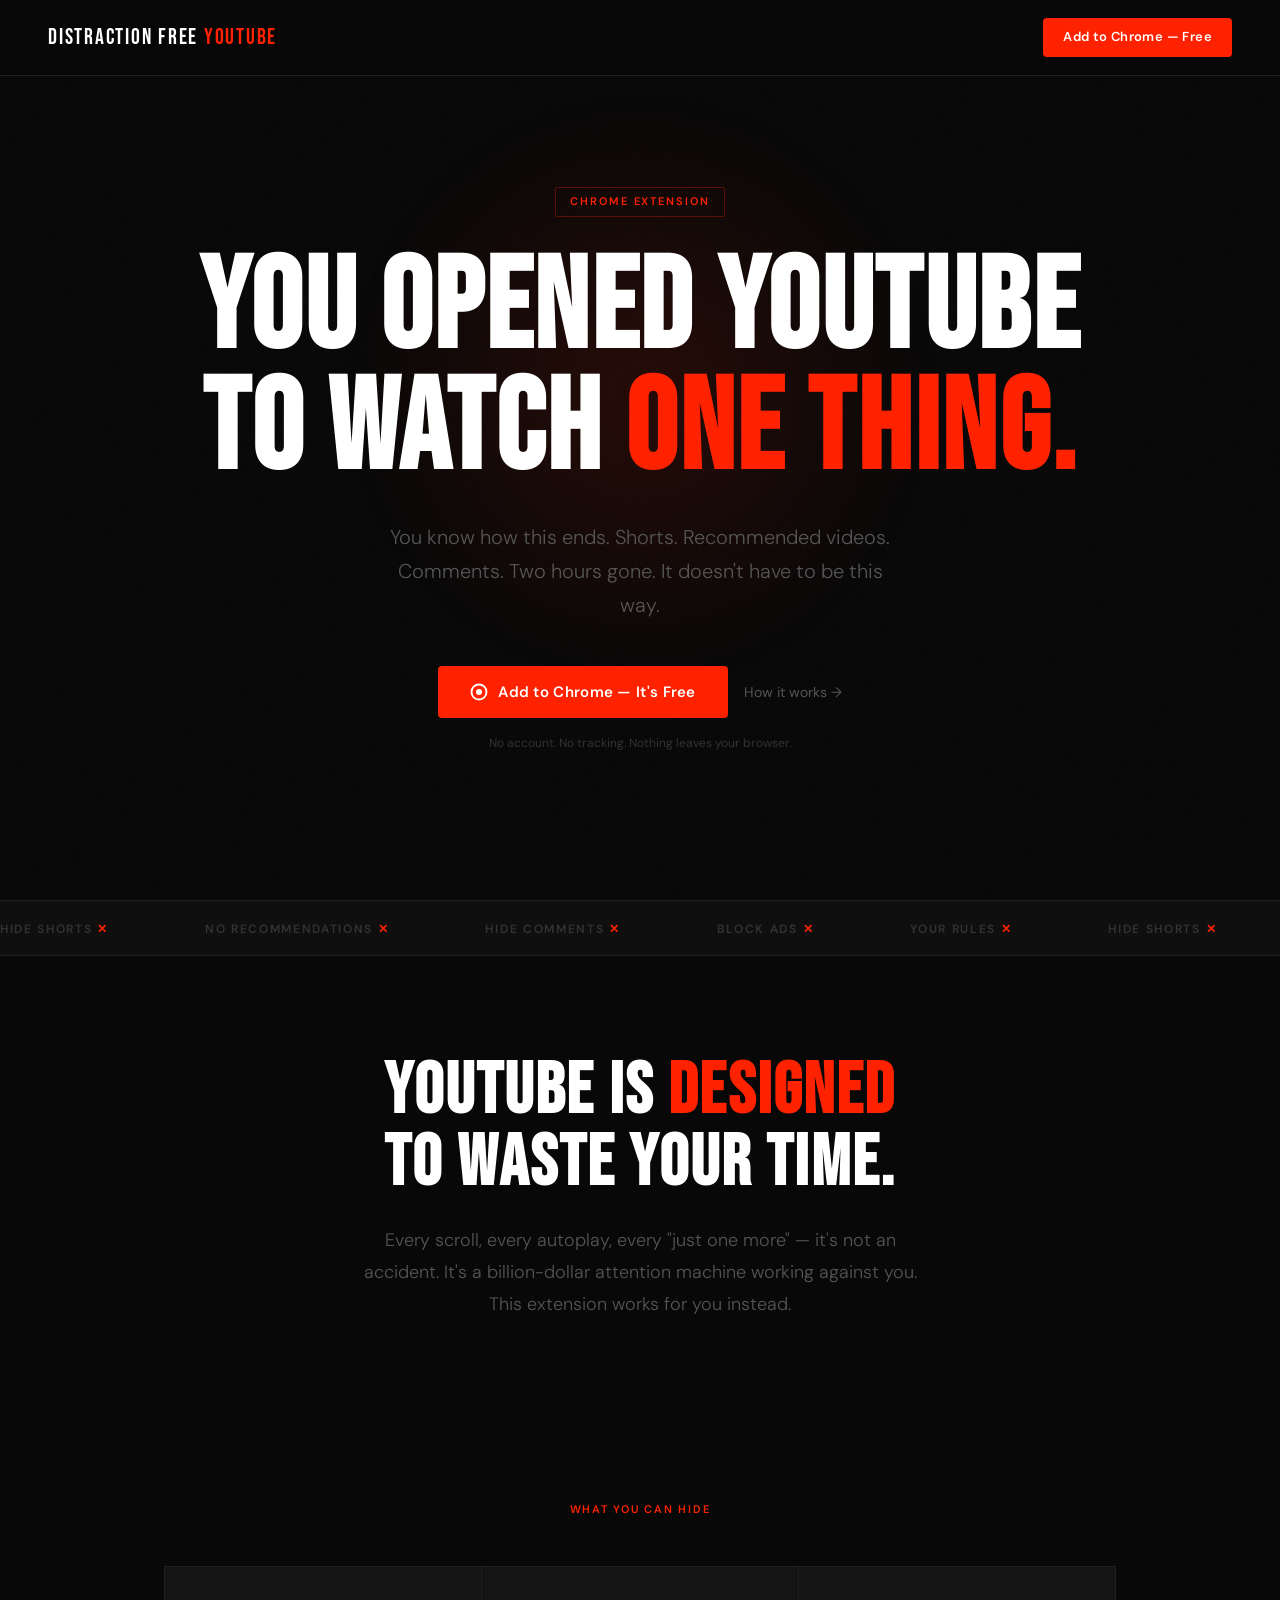
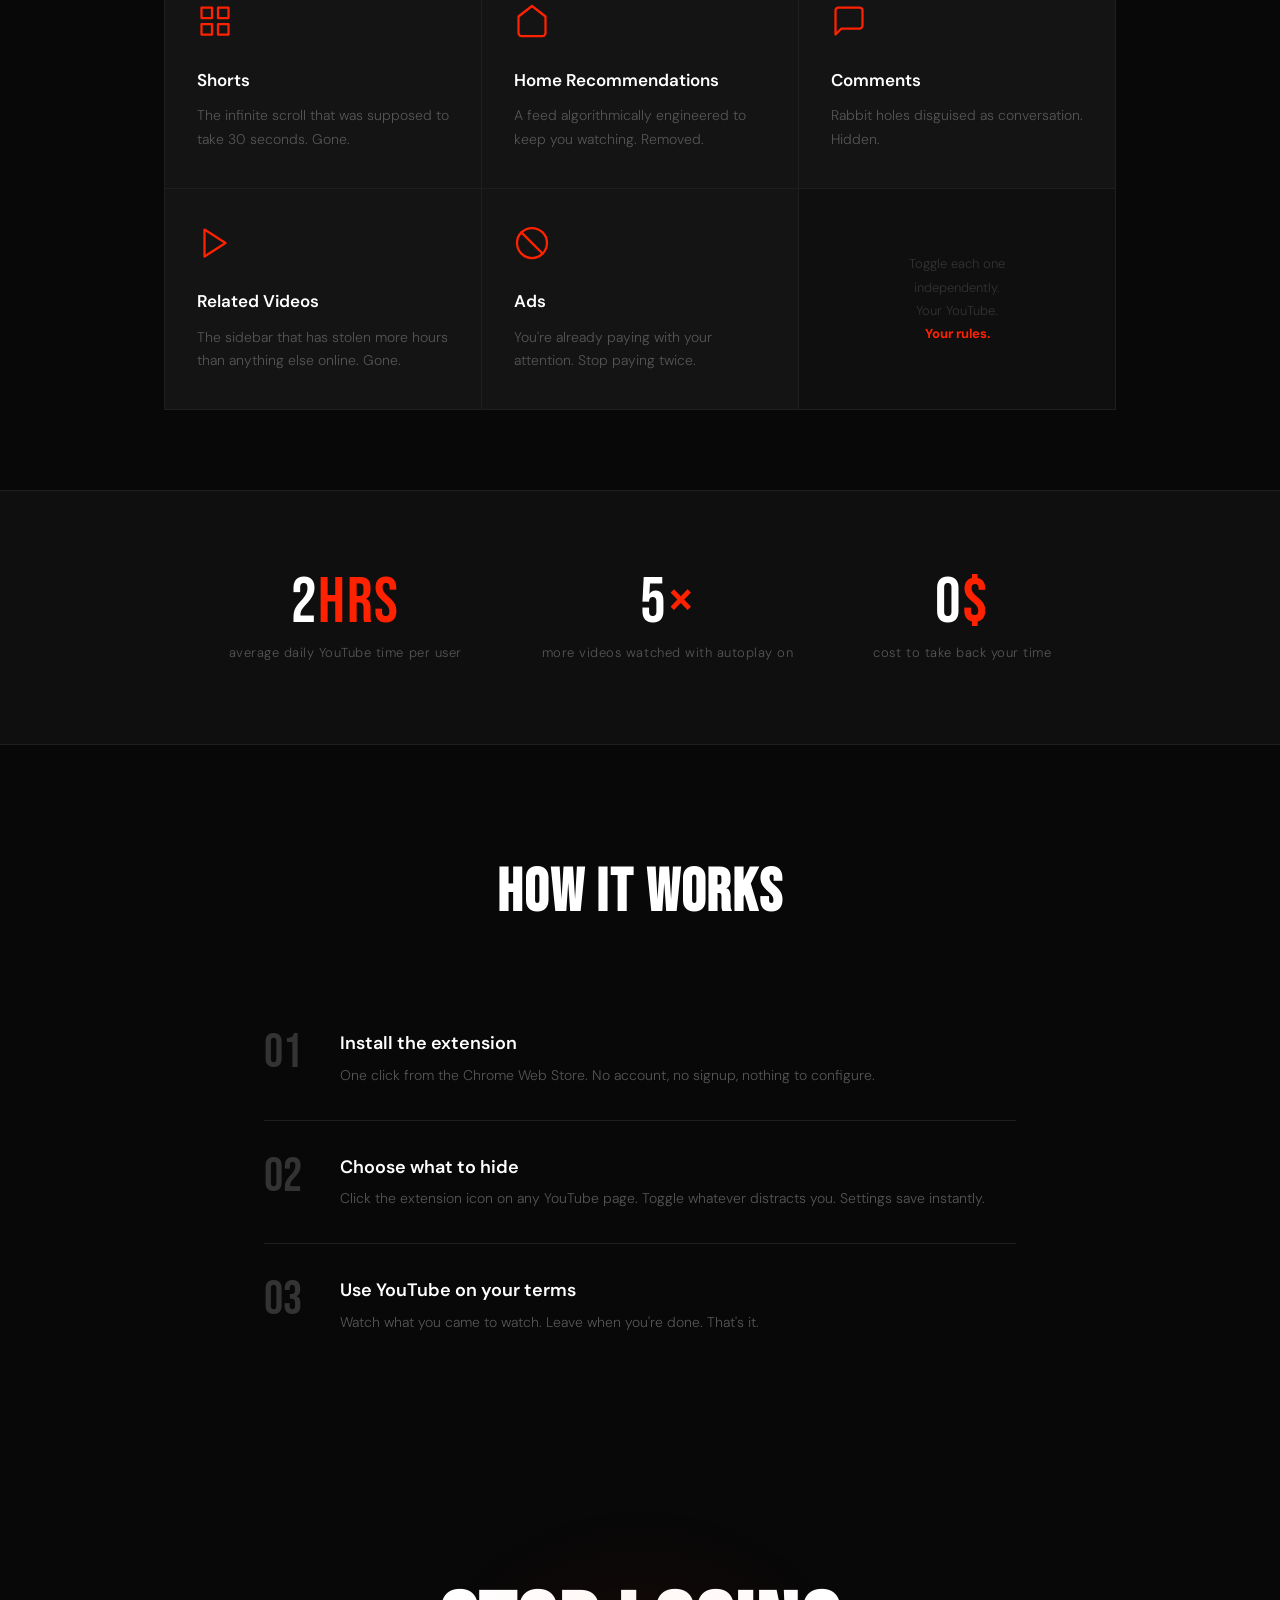
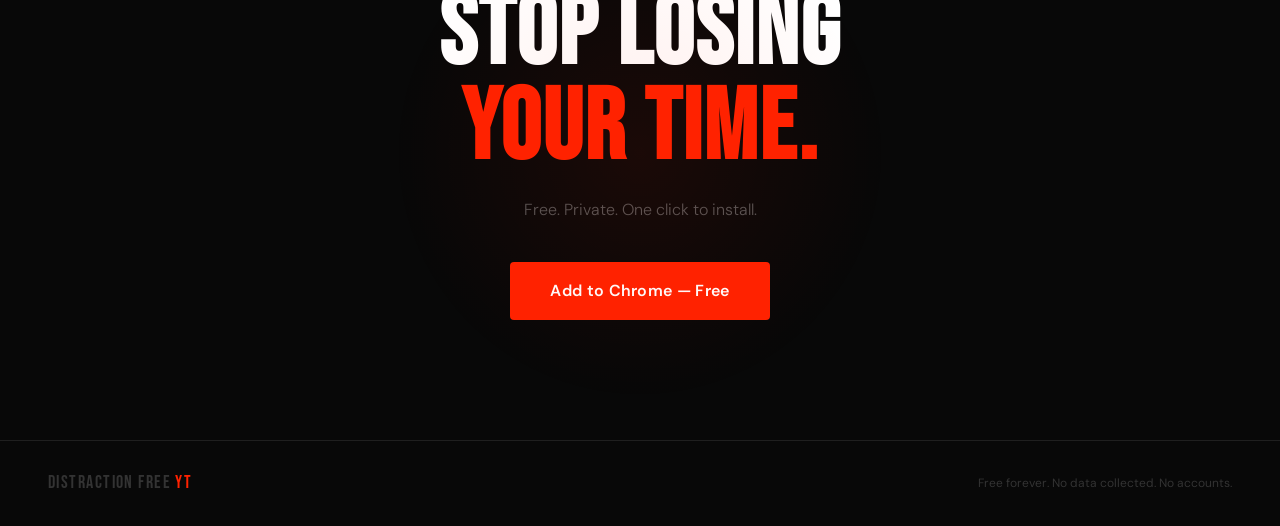
==== docs/index.html @ c0999d28 "Create index.html" ====
<!DOCTYPE html>
<html lang="en">
<head>
  <meta charset="UTF-8" />
  <meta name="viewport" content="width=device-width, initial-scale=1.0" />
  <title>Distraction Free YouTube — Hide Shorts, Ads & Recommendations</title>
  <meta name="description" content="Stop wasting hours on YouTube. Hide Shorts, recommendations, comments and ads with one click. Free Chrome extension. Take back your time." />
  <meta name="keywords" content="hide youtube shorts, remove youtube recommendations, youtube focus mode, distraction free youtube, chrome extension, hide youtube ads, clean youtube, youtube blocker" />
  <meta property="og:title" content="Distraction Free YouTube" />
  <meta property="og:description" content="You opened YouTube to watch one thing. You know how this ends. Take back control." />
  <meta property="og:type" content="website" />
  <link rel="preconnect" href="https://fonts.googleapis.com" />
  <link rel="preconnect" href="https://fonts.gstatic.com" crossorigin />
  <link href="https://fonts.googleapis.com/css2?family=Bebas+Neue&family=DM+Sans:wght@300;400;500;600&display=swap" rel="stylesheet" />
  <style>
    *, *::before, *::after { box-sizing: border-box; margin: 0; padding: 0; }

    :root {
      --red: #ff2200;
      --red-dim: #cc1a00;
      --black: #080808;
      --dark: #0f0f0f;
      --card: #141414;
      --border: #1f1f1f;
      --text: #e8e8e8;
      --muted: #555;
      --muted2: #333;
    }

    html { scroll-behavior: smooth; }

    body {
      background: var(--black);
      color: var(--text);
      font-family: 'DM Sans', sans-serif;
      font-size: 16px;
      line-height: 1.6;
      overflow-x: hidden;
    }

    /* noise overlay */
    body::before {
      content: '';
      position: fixed;
      inset: 0;
      background-image: url("data:image/svg+xml,%3Csvg viewBox='0 0 256 256' xmlns='http://www.w3.org/2000/svg'%3E%3Cfilter id='noise'%3E%3CfeTurbulence type='fractalNoise' baseFrequency='0.9' numOctaves='4' stitchTiles='stitch'/%3E%3C/filter%3E%3Crect width='100%25' height='100%25' filter='url(%23noise)' opacity='0.04'/%3E%3C/svg%3E");
      pointer-events: none;
      z-index: 0;
      opacity: 0.4;
    }

    a { color: inherit; text-decoration: none; }

    /* NAV */
    nav {
      position: fixed;
      top: 0; left: 0; right: 0;
      z-index: 100;
      display: flex;
      align-items: center;
      justify-content: space-between;
      padding: 18px 48px;
      border-bottom: 1px solid var(--border);
      background: rgba(8,8,8,0.85);
      backdrop-filter: blur(12px);
    }
    .nav-logo {
      font-family: 'Bebas Neue', sans-serif;
      font-size: 22px;
      letter-spacing: 0.08em;
      color: #fff;
    }
    .nav-logo span { color: var(--red); }
    .nav-cta {
      background: var(--red);
      color: #fff;
      font-size: 13px;
      font-weight: 600;
      padding: 9px 20px;
      border-radius: 4px;
      letter-spacing: 0.03em;
      transition: background 0.2s;
    }
    .nav-cta:hover { background: var(--red-dim); }

    /* HERO */
    .hero {
      min-height: 100vh;
      display: flex;
      flex-direction: column;
      align-items: center;
      justify-content: center;
      text-align: center;
      padding: 120px 24px 80px;
      position: relative;
      overflow: hidden;
    }

    .hero-glow {
      position: absolute;
      width: 600px; height: 600px;
      border-radius: 50%;
      background: radial-gradient(circle, rgba(255,34,0,0.12) 0%, transparent 70%);
      top: 50%; left: 50%;
      transform: translate(-50%, -60%);
      pointer-events: none;
    }

    .hero-eyebrow {
      display: inline-block;
      font-size: 11px;
      font-weight: 600;
      letter-spacing: 0.18em;
      text-transform: uppercase;
      color: var(--red);
      border: 1px solid rgba(255,34,0,0.3);
      padding: 5px 14px;
      border-radius: 2px;
      margin-bottom: 32px;
      animation: fadeUp 0.6s ease both;
    }

    .hero h1 {
      font-family: 'Bebas Neue', sans-serif;
      font-size: clamp(64px, 10vw, 130px);
      line-height: 0.95;
      letter-spacing: 0.02em;
      color: #fff;
      max-width: 900px;
      animation: fadeUp 0.6s 0.1s ease both;
    }

    .hero h1 em {
      font-style: normal;
      color: var(--red);
    }

    .hero-sub {
      margin-top: 28px;
      font-size: clamp(16px, 2vw, 20px);
      color: var(--muted);
      max-width: 520px;
      font-weight: 300;
      line-height: 1.7;
      animation: fadeUp 0.6s 0.2s ease both;
    }

    .hero-actions {
      margin-top: 44px;
      display: flex;
      align-items: center;
      gap: 16px;
      flex-wrap: wrap;
      justify-content: center;
      animation: fadeUp 0.6s 0.3s ease both;
    }

    .btn-primary {
      background: var(--red);
      color: #fff;
      font-size: 15px;
      font-weight: 600;
      padding: 14px 32px;
      border-radius: 4px;
      letter-spacing: 0.02em;
      transition: background 0.2s, transform 0.15s;
      display: inline-flex;
      align-items: center;
      gap: 10px;
    }
    .btn-primary:hover { background: var(--red-dim); transform: translateY(-1px); }

    .btn-secondary {
      font-size: 14px;
      color: var(--muted);
      font-weight: 400;
    }
    .btn-secondary:hover { color: var(--text); }

    .hero-note {
      margin-top: 16px;
      font-size: 12px;
      color: var(--muted2);
      animation: fadeUp 0.6s 0.4s ease both;
    }

    /* TICKER */
    .ticker {
      border-top: 1px solid var(--border);
      border-bottom: 1px solid var(--border);
      padding: 14px 0;
      overflow: hidden;
      white-space: nowrap;
      background: var(--dark);
    }
    .ticker-inner {
      display: inline-flex;
      gap: 48px;
      animation: ticker 18s linear infinite;
    }
    .ticker-item {
      font-size: 12px;
      font-weight: 600;
      letter-spacing: 0.14em;
      text-transform: uppercase;
      color: var(--muted2);
    }
    .ticker-item span { color: var(--red); margin-right: 48px; }

    /* TRUTH SECTION */
    .truth {
      padding: 100px 24px;
      max-width: 800px;
      margin: 0 auto;
      text-align: center;
    }
    .truth h2 {
      font-family: 'Bebas Neue', sans-serif;
      font-size: clamp(40px, 6vw, 72px);
      line-height: 1;
      letter-spacing: 0.03em;
      color: #fff;
      margin-bottom: 24px;
    }
    .truth h2 em { font-style: normal; color: var(--red); }
    .truth p {
      font-size: 18px;
      color: var(--muted);
      font-weight: 300;
      line-height: 1.8;
      max-width: 580px;
      margin: 0 auto;
    }

    /* FEATURES */
    .features {
      padding: 80px 24px;
      max-width: 1000px;
      margin: 0 auto;
    }
    .features-label {
      font-size: 11px;
      font-weight: 600;
      letter-spacing: 0.16em;
      text-transform: uppercase;
      color: var(--red);
      margin-bottom: 48px;
      text-align: center;
    }
    .features-grid {
      display: grid;
      grid-template-columns: repeat(auto-fit, minmax(280px, 1fr));
      gap: 1px;
      background: var(--border);
      border: 1px solid var(--border);
    }
    .feature-card {
      background: var(--card);
      padding: 36px 32px;
      transition: background 0.2s;
    }
    .feature-card:hover { background: #1a1a1a; }
    .feature-icon {
      width: 36px; height: 36px;
      margin-bottom: 20px;
      color: var(--red);
    }
    .feature-card h3 {
      font-size: 17px;
      font-weight: 600;
      color: #fff;
      margin-bottom: 10px;
    }
    .feature-card p {
      font-size: 14px;
      color: var(--muted);
      line-height: 1.7;
      font-weight: 300;
    }

    /* STATS */
    .stats {
      padding: 80px 24px;
      border-top: 1px solid var(--border);
      border-bottom: 1px solid var(--border);
      display: flex;
      justify-content: center;
      gap: 80px;
      flex-wrap: wrap;
      background: var(--dark);
    }
    .stat { text-align: center; }
    .stat-number {
      font-family: 'Bebas Neue', sans-serif;
      font-size: 64px;
      line-height: 1;
      color: #fff;
      letter-spacing: 0.02em;
    }
    .stat-number span { color: var(--red); }
    .stat-label {
      font-size: 13px;
      color: var(--muted);
      margin-top: 8px;
      font-weight: 300;
      letter-spacing: 0.04em;
    }

    /* HOW IT WORKS */
    .how {
      padding: 100px 24px;
      max-width: 800px;
      margin: 0 auto;
    }
    .how h2 {
      font-family: 'Bebas Neue', sans-serif;
      font-size: clamp(36px, 5vw, 60px);
      letter-spacing: 0.03em;
      color: #fff;
      margin-bottom: 56px;
      text-align: center;
    }
    .steps { display: flex; flex-direction: column; gap: 0; }
    .step {
      display: flex;
      gap: 28px;
      align-items: flex-start;
      padding: 32px 0;
      border-bottom: 1px solid var(--border);
    }
    .step:last-child { border-bottom: none; }
    .step-num {
      font-family: 'Bebas Neue', sans-serif;
      font-size: 48px;
      color: var(--muted2);
      line-height: 1;
      flex-shrink: 0;
      width: 48px;
    }
    .step-content h3 {
      font-size: 18px;
      font-weight: 600;
      color: #fff;
      margin-bottom: 6px;
    }
    .step-content p {
      font-size: 14px;
      color: var(--muted);
      font-weight: 300;
      line-height: 1.7;
    }

    /* CTA BOTTOM */
    .cta-section {
      padding: 120px 24px;
      text-align: center;
      position: relative;
      overflow: hidden;
    }
    .cta-section::before {
      content: '';
      position: absolute;
      width: 500px; height: 500px;
      border-radius: 50%;
      background: radial-gradient(circle, rgba(255,34,0,0.08) 0%, transparent 70%);
      top: 50%; left: 50%;
      transform: translate(-50%, -50%);
      pointer-events: none;
    }
    .cta-section h2 {
      font-family: 'Bebas Neue', sans-serif;
      font-size: clamp(48px, 8vw, 100px);
      line-height: 0.95;
      letter-spacing: 0.02em;
      color: #fff;
      margin-bottom: 20px;
    }
    .cta-section h2 em { font-style: normal; color: var(--red); }
    .cta-section p {
      font-size: 16px;
      color: var(--muted);
      margin-bottom: 40px;
      font-weight: 300;
    }

    /* FOOTER */
    footer {
      border-top: 1px solid var(--border);
      padding: 28px 48px;
      display: flex;
      align-items: center;
      justify-content: space-between;
      flex-wrap: wrap;
      gap: 16px;
    }
    .footer-logo {
      font-family: 'Bebas Neue', sans-serif;
      font-size: 18px;
      letter-spacing: 0.08em;
      color: var(--muted2);
    }
    .footer-logo span { color: var(--red); }
    footer p {
      font-size: 12px;
      color: var(--muted2);
    }

    /* ANIMATIONS */
    @keyframes fadeUp {
      from { opacity: 0; transform: translateY(20px); }
      to   { opacity: 1; transform: translateY(0); }
    }
    @keyframes ticker {
      from { transform: translateX(0); }
      to   { transform: translateX(-50%); }
    }

    /* SCROLL REVEAL */
    .reveal {
      opacity: 0;
      transform: translateY(24px);
      transition: opacity 0.7s ease, transform 0.7s ease;
    }
    .reveal.visible {
      opacity: 1;
      transform: none;
    }

    @media (max-width: 600px) {
      nav { padding: 16px 20px; }
      .stats { gap: 40px; }
      footer { padding: 24px 20px; }
    }
  </style>
</head>
<body>

  <nav>
    <div class="nav-logo">Distraction Free <span>YouTube</span></div>
    <a href="https://chromewebstore.google.com/detail/distraction-free-youtube/ckkcdcieljicflmkokdekbfpkclmmibp" class="nav-cta" target="_blank">Add to Chrome — Free</a>
  </nav>

  <section class="hero">
    <div class="hero-glow"></div>
    <div class="hero-eyebrow">Chrome Extension</div>
    <h1>You opened YouTube<br>to watch <em>one thing.</em></h1>
    <p class="hero-sub">You know how this ends. Shorts. Recommended videos. Comments. Two hours gone. It doesn't have to be this way.</p>
    <div class="hero-actions">
      <a href="https://chromewebstore.google.com/detail/distraction-free-youtube/ckkcdcieljicflmkokdekbfpkclmmibp" class="btn-primary" target="_blank">
        <svg width="18" height="18" viewBox="0 0 24 24" fill="none" stroke="currentColor" stroke-width="2.5" stroke-linecap="round" stroke-linejoin="round"><path d="M12 2C6.48 2 2 6.48 2 12s4.48 10 10 10 10-4.48 10-10S17.52 2 12 2z"/><circle cx="12" cy="12" r="4" fill="currentColor" stroke="none"/></svg>
        Add to Chrome — It's Free
      </a>
      <a href="#how" class="btn-secondary">How it works →</a>
    </div>
    <p class="hero-note">No account. No tracking. Nothing leaves your browser.</p>
  </section>

  <div class="ticker">
    <div class="ticker-inner">
      <span class="ticker-item">Hide Shorts <span>✕</span></span>
      <span class="ticker-item">No Recommendations <span>✕</span></span>
      <span class="ticker-item">Hide Comments <span>✕</span></span>
      <span class="ticker-item">Block Ads <span>✕</span></span>
      <span class="ticker-item">Your Rules <span>✕</span></span>
      <span class="ticker-item">Hide Shorts <span>✕</span></span>
      <span class="ticker-item">No Recommendations <span>✕</span></span>
      <span class="ticker-item">Hide Comments <span>✕</span></span>
      <span class="ticker-item">Block Ads <span>✕</span></span>
      <span class="ticker-item">Your Rules <span>✕</span></span>
    </div>
  </div>

  <section class="truth reveal">
    <h2>YouTube is <em>designed</em><br>to waste your time.</h2>
    <p>Every scroll, every autoplay, every "just one more" — it's not an accident. It's a billion-dollar attention machine working against you. This extension works for you instead.</p>
  </section>

  <section class="features">
    <p class="features-label reveal">What you can hide</p>
    <div class="features-grid">
      <div class="feature-card reveal">
        <svg class="feature-icon" viewBox="0 0 24 24" fill="none" stroke="currentColor" stroke-width="1.5" stroke-linecap="round" stroke-linejoin="round"><rect x="3" y="3" width="7" height="7"/><rect x="14" y="3" width="7" height="7"/><rect x="3" y="14" width="7" height="7"/><rect x="14" y="14" width="7" height="7"/></svg>
        <h3>Shorts</h3>
        <p>The infinite scroll that was supposed to take 30 seconds. Gone.</p>
      </div>
      <div class="feature-card reveal">
        <svg class="feature-icon" viewBox="0 0 24 24" fill="none" stroke="currentColor" stroke-width="1.5" stroke-linecap="round" stroke-linejoin="round"><path d="M3 9l9-7 9 7v11a2 2 0 0 1-2 2H5a2 2 0 0 1-2-2z"/></svg>
        <h3>Home Recommendations</h3>
        <p>A feed algorithmically engineered to keep you watching. Removed.</p>
      </div>
      <div class="feature-card reveal">
        <svg class="feature-icon" viewBox="0 0 24 24" fill="none" stroke="currentColor" stroke-width="1.5" stroke-linecap="round" stroke-linejoin="round"><path d="M21 15a2 2 0 0 1-2 2H7l-4 4V5a2 2 0 0 1 2-2h14a2 2 0 0 1 2 2z"/></svg>
        <h3>Comments</h3>
        <p>Rabbit holes disguised as conversation. Hidden.</p>
      </div>
      <div class="feature-card reveal">
        <svg class="feature-icon" viewBox="0 0 24 24" fill="none" stroke="currentColor" stroke-width="1.5" stroke-linecap="round" stroke-linejoin="round"><polygon points="5 3 19 12 5 21 5 3"/></svg>
        <h3>Related Videos</h3>
        <p>The sidebar that has stolen more hours than anything else online. Gone.</p>
      </div>
      <div class="feature-card reveal">
        <svg class="feature-icon" viewBox="0 0 24 24" fill="none" stroke="currentColor" stroke-width="1.5" stroke-linecap="round" stroke-linejoin="round"><circle cx="12" cy="12" r="10"/><line x1="4.93" y1="4.93" x2="19.07" y2="19.07"/></svg>
        <h3>Ads</h3>
        <p>You're already paying with your attention. Stop paying twice.</p>
      </div>
      <div class="feature-card reveal" style="background: #0f0f0f; display:flex; align-items:center; justify-content:center;">
        <p style="font-size:13px; color: var(--muted2); text-align:center; line-height:1.8;">Toggle each one<br>independently.<br>Your YouTube.<br><strong style="color:var(--red)">Your rules.</strong></p>
      </div>
    </div>
  </section>

  <div class="stats reveal">
    <div class="stat">
      <div class="stat-number">2<span>hrs</span></div>
      <div class="stat-label">average daily YouTube time per user</div>
    </div>
    <div class="stat">
      <div class="stat-number">5<span>×</span></div>
      <div class="stat-label">more videos watched with autoplay on</div>
    </div>
    <div class="stat">
      <div class="stat-number">0<span>$</span></div>
      <div class="stat-label">cost to take back your time</div>
    </div>
  </div>

  <section class="how" id="how">
    <h2 class="reveal">How it works</h2>
    <div class="steps">
      <div class="step reveal">
        <div class="step-num">01</div>
        <div class="step-content">
          <h3>Install the extension</h3>
          <p>One click from the Chrome Web Store. No account, no signup, nothing to configure.</p>
        </div>
      </div>
      <div class="step reveal">
        <div class="step-num">02</div>
        <div class="step-content">
          <h3>Choose what to hide</h3>
          <p>Click the extension icon on any YouTube page. Toggle whatever distracts you. Settings save instantly.</p>
        </div>
      </div>
      <div class="step reveal">
        <div class="step-num">03</div>
        <div class="step-content">
          <h3>Use YouTube on your terms</h3>
          <p>Watch what you came to watch. Leave when you're done. That's it.</p>
        </div>
      </div>
    </div>
  </section>

  <section class="cta-section reveal">
    <h2>Stop losing<br><em>your time.</em></h2>
    <p>Free. Private. One click to install.</p>
    <a href="https://chromewebstore.google.com/detail/distraction-free-youtube/ckkcdcieljicflmkokdekbfpkclmmibp" class="btn-primary" target="_blank" style="display:inline-flex; font-size:16px; padding:16px 40px;">
      Add to Chrome — Free
    </a>
  </section>

  <footer>
    <div class="footer-logo">Distraction Free <span>YT</span></div>
    <p>Free forever. No data collected. No accounts.</p>
  </footer>

  <script>
    const observer = new IntersectionObserver((entries) => {
      entries.forEach(e => { if (e.isIntersecting) { e.target.classList.add('visible'); } });
    }, { threshold: 0.1 });
    document.querySelectorAll('.reveal').forEach(el => observer.observe(el));
  </script>

</body>
</html>
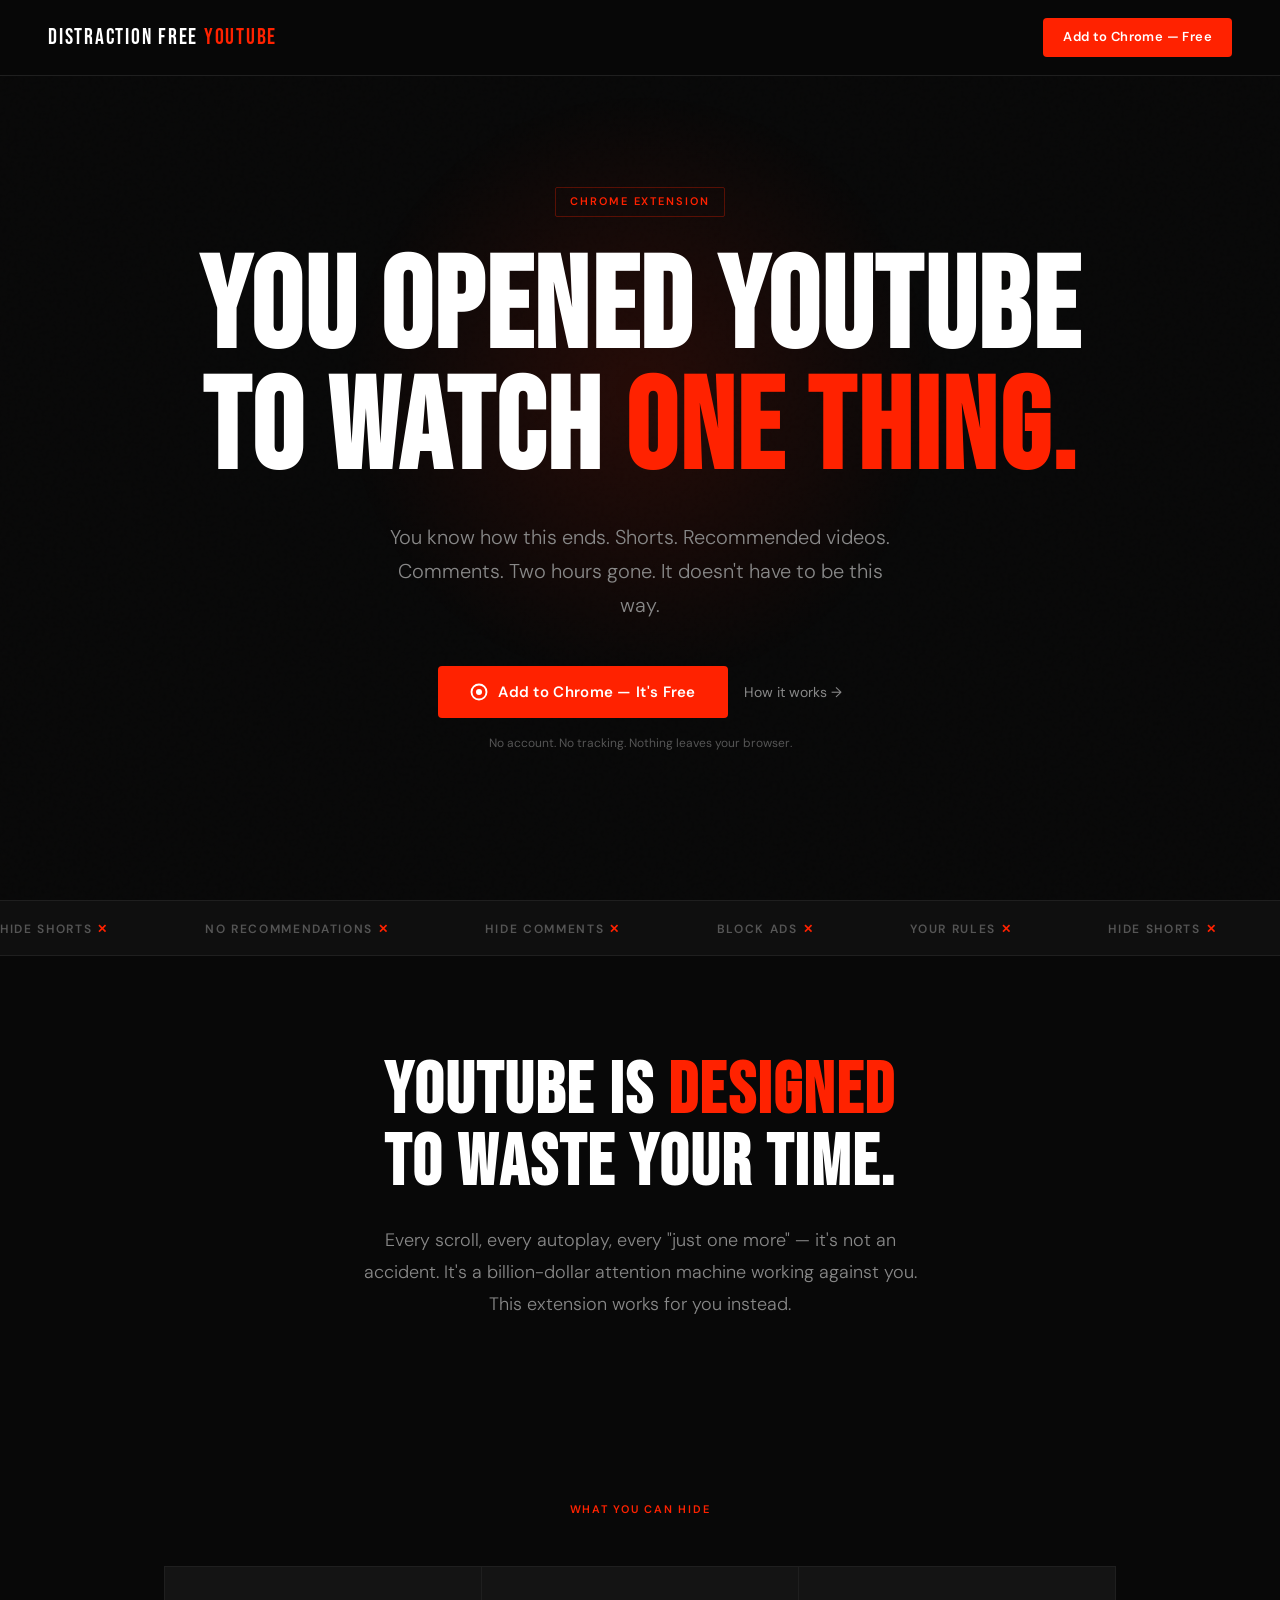
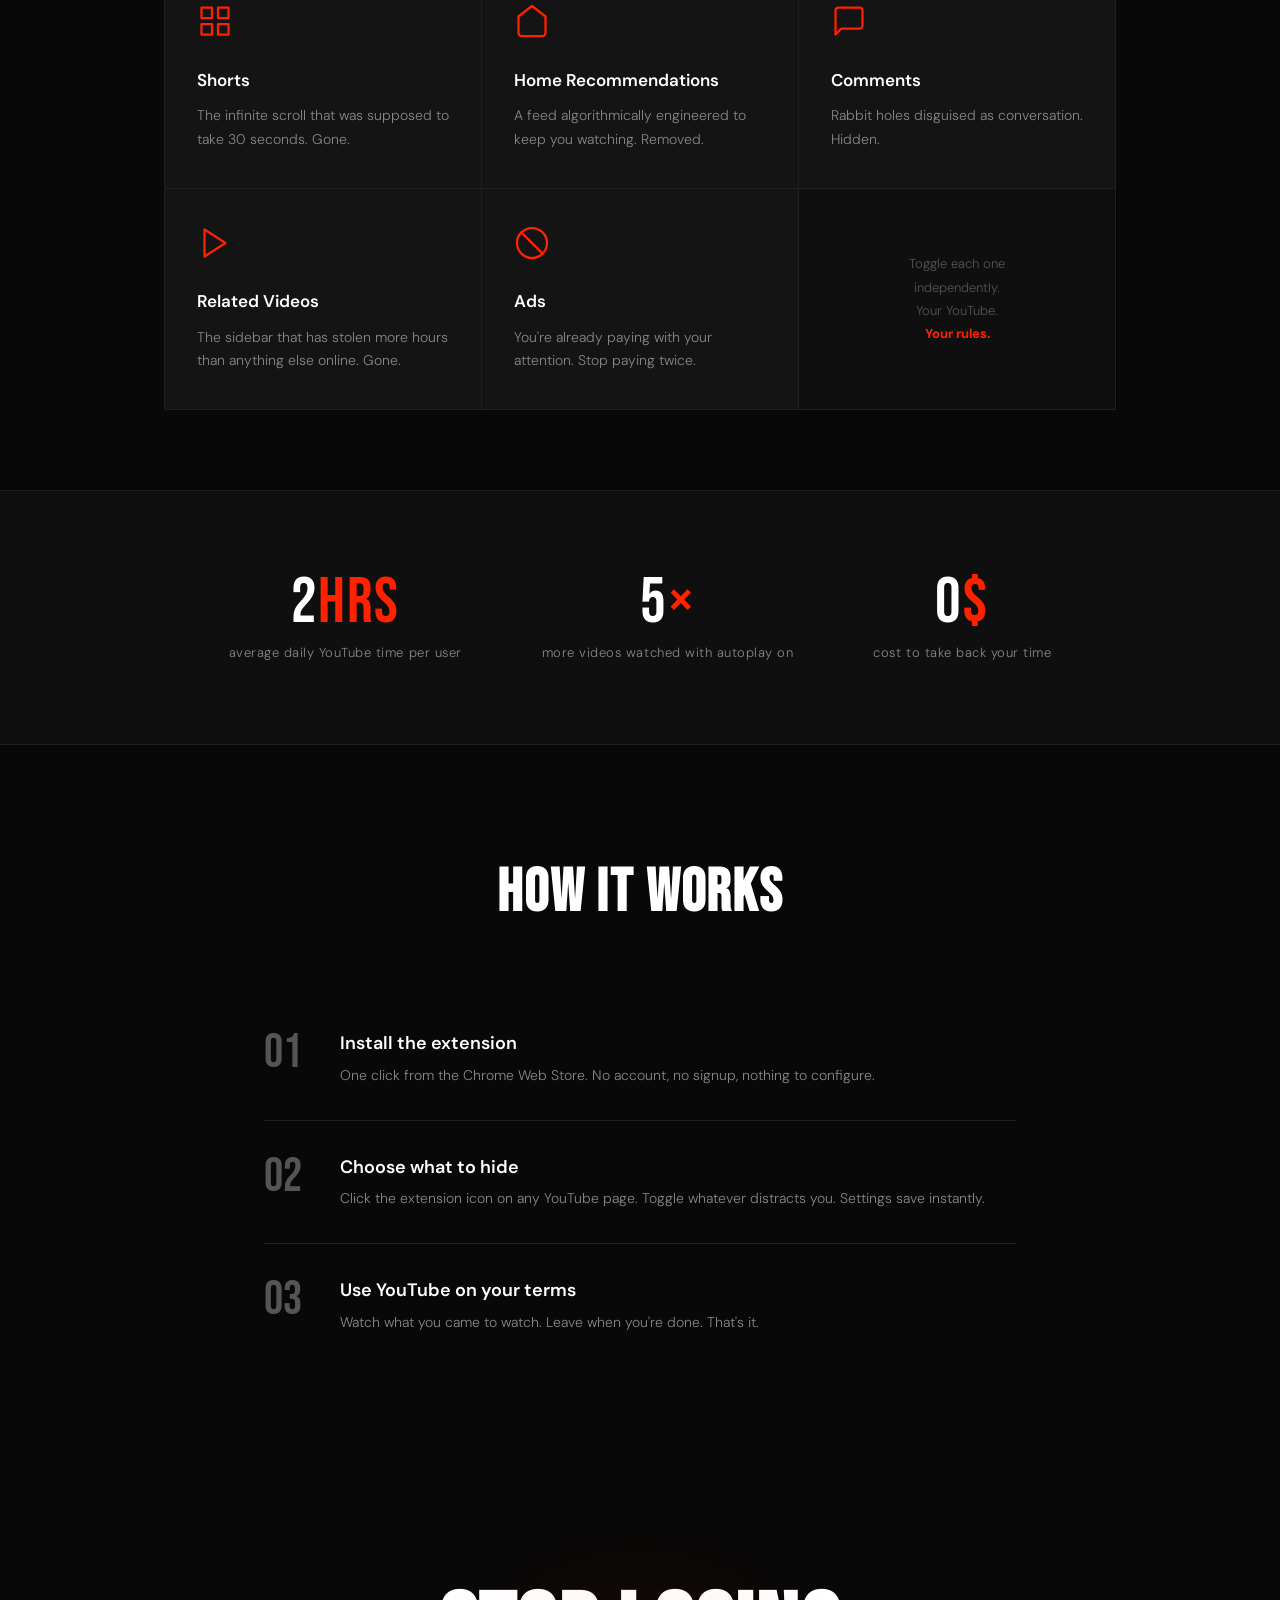
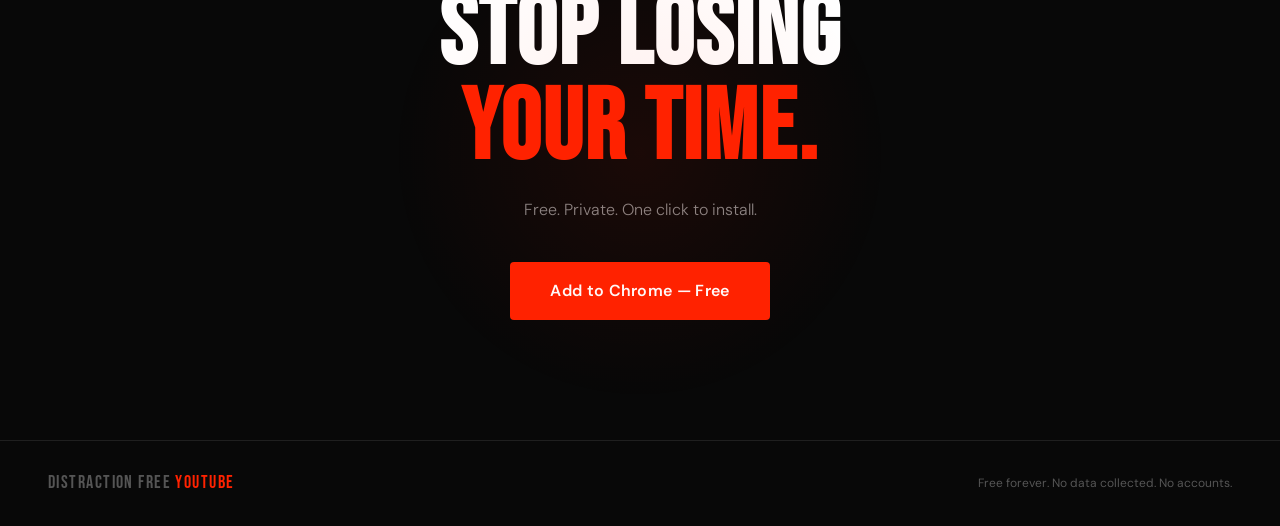
==== commit da7fc534: "update css" ====
--- a/docs/index.html
+++ b/docs/index.html
@@ -23,8 +23,8 @@
       --card: #141414;
       --border: #1f1f1f;
       --text: #e8e8e8;
-      --muted: #555;
-      --muted2: #333;
+      --muted: #888;
+      --muted2: #555;
     }
 
     html { scroll-behavior: smooth; }
@@ -560,7 +560,7 @@
   </section>
 
   <footer>
-    <div class="footer-logo">Distraction Free <span>YT</span></div>
+    <div class="footer-logo">Distraction Free <span>YouTube</span></div>
     <p>Free forever. No data collected. No accounts.</p>
   </footer>
 
@@ -572,4 +572,4 @@
   </script>
 
 </body>
-</html>
+</html>
